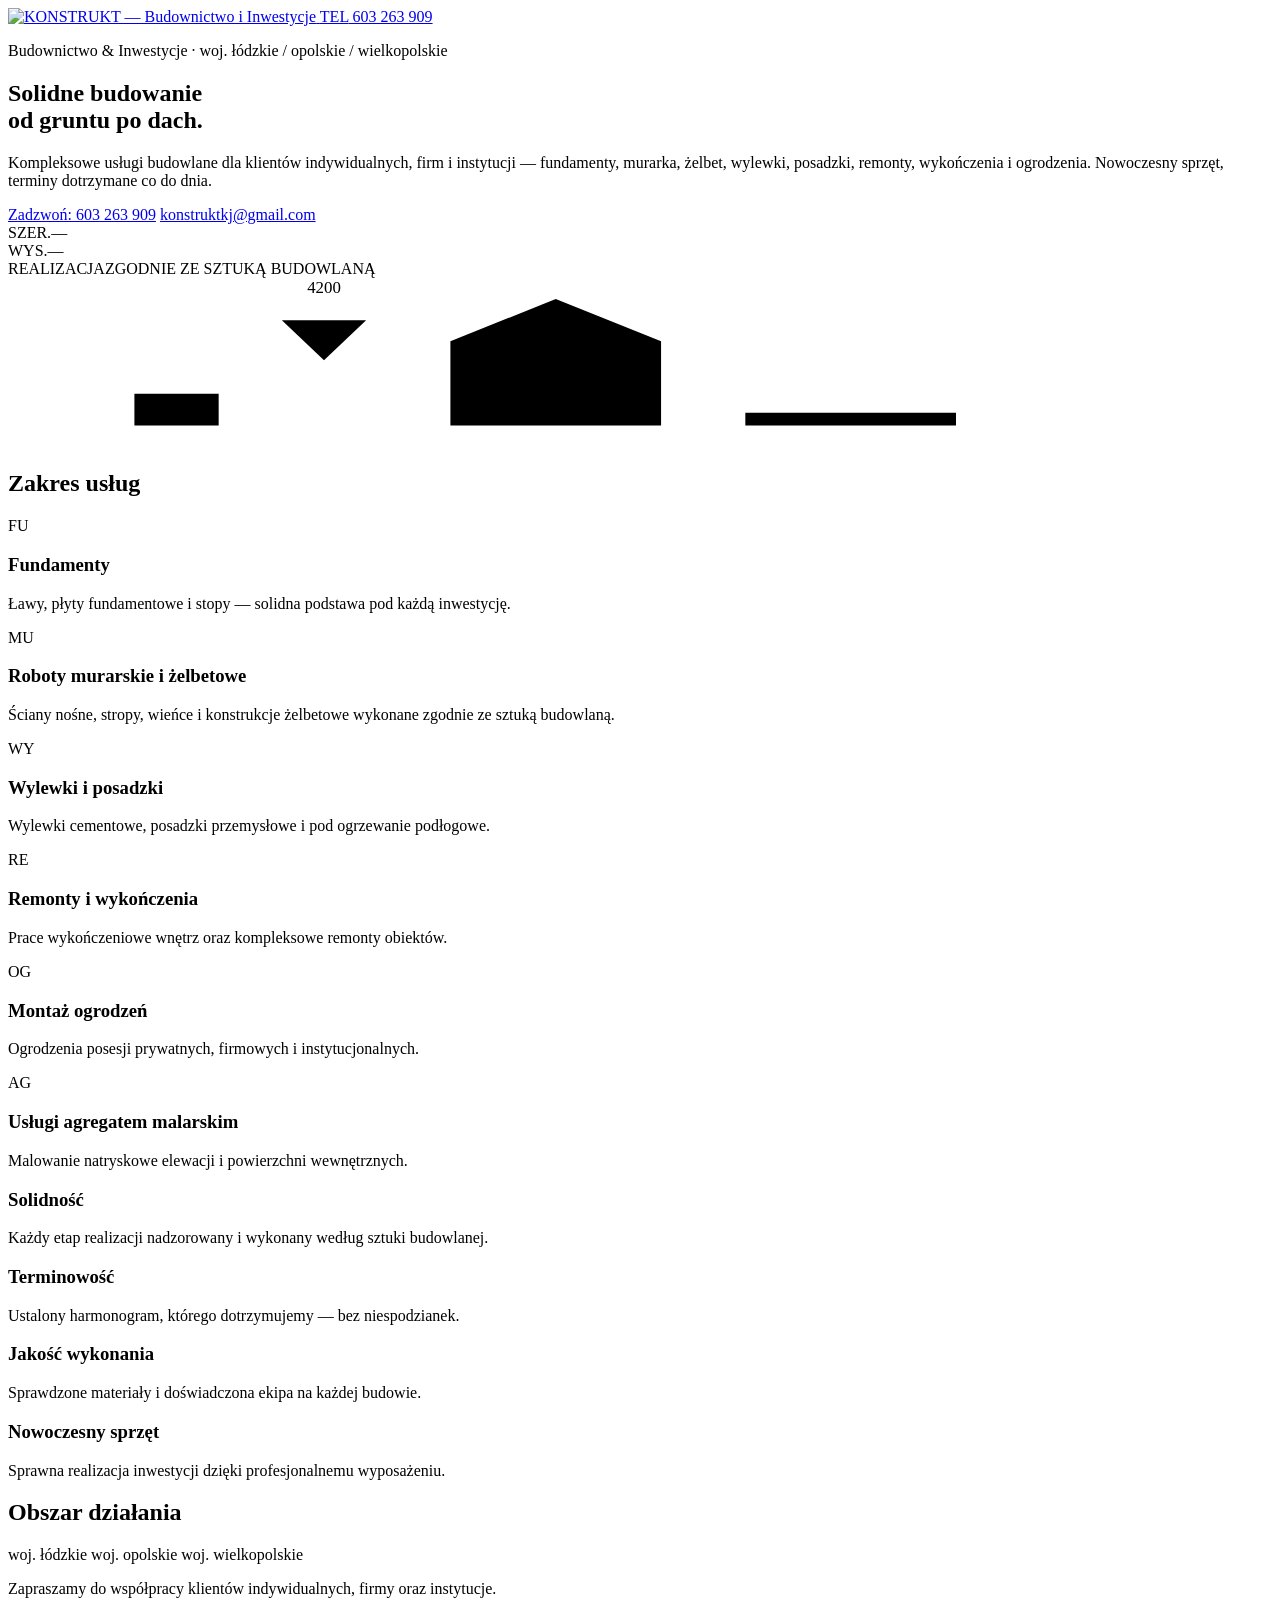
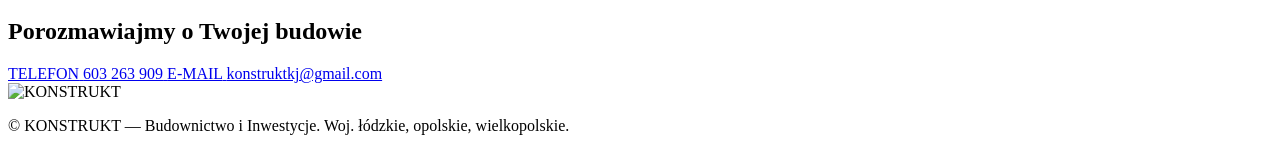
==== index.html @ 2396001d "Add files via upload" ====
<!DOCTYPE html>
<html lang="pl">
<head>
<meta charset="UTF-8">
<meta name="viewport" content="width=device-width, initial-scale=1.0">
<title>KONSTRUKT — Budownictwo i Inwestycje</title>
<meta name="description" content="KONSTRUKT — kompleksowe usługi budowlane w województwie łódzkim, opolskim i wielkopolskim. Fundamenty, murarka, żelbet, wylewki, posadzki, remonty, wykończenia, ogrodzenia.">
<link rel="icon" href="images/logo.png">
<link rel="preconnect" href="https://fonts.googleapis.com">
<link rel="preconnect" href="https://fonts.gstatic.com" crossorigin>
<link href="https://fonts.googleapis.com/css2?family=Big+Shoulders+Display:wght@600;700;800&family=IBM+Plex+Mono:wght@500;600&family=Inter:wght@400;500;600;700&display=swap" rel="stylesheet">
<link rel="stylesheet" href="css/style.css">
</head>
<body>

<div class="crop crop-tl" aria-hidden="true"></div>
<div class="crop crop-tr" aria-hidden="true"></div>
<div class="crop crop-bl" aria-hidden="true"></div>
<div class="crop crop-br" aria-hidden="true"></div>

<header class="site-header">
  <div class="wrap header-inner">
    <a class="brand" href="#top">
      <img src="images/logo.png" alt="KONSTRUKT — Budownictwo i Inwestycje" class="brand-mark">
    </a>
    <a class="header-phone" href="tel:+48603263909">
      <span class="dim">TEL</span> 603 263 909
    </a>
  </div>
</header>

<main id="top">

  <!-- HERO -->
  <section class="hero">
    <div class="wrap hero-grid">
      <div class="hero-copy">
        <p class="eyebrow">Budownictwo &amp; Inwestycje · woj. łódzkie / opolskie / wielkopolskie</p>
        <h1>Solidne budowanie<br>od gruntu po dach.</h1>
        <p class="lede">Kompleksowe usługi budowlane dla klientów indywidualnych, firm i instytucji — fundamenty, murarka, żelbet, wylewki, posadzki, remonty, wykończenia i ogrodzenia. Nowoczesny sprzęt, terminy dotrzymane co do dnia.</p>
        <div class="cta-row">
          <a class="btn btn-primary" href="tel:+48603263909">Zadzwoń: 603 263 909</a>
          <a class="btn btn-ghost" href="mailto:konstruktkj@gmail.com">konstruktkj@gmail.com</a>
        </div>
      </div>
      <div class="hero-spec" aria-hidden="true">
        <div class="spec-line"><span>SZER.</span><span>—</span></div>
        <div class="spec-line"><span>WYS.</span><span>—</span></div>
        <div class="spec-line"><span>REALIZACJA</span><span>ZGODNIE ZE SZTUKĄ BUDOWLANĄ</span></div>
      </div>
    </div>
  </section>

  <!-- BLUEPRINT DIVIDER (signature element) -->
  <div class="blueprint-strip" role="img" aria-label="Rysunek techniczny przekroju budynku">
    <svg viewBox="0 0 1200 160" preserveAspectRatio="none" xmlns="http://www.w3.org/2000/svg">
      <line x1="0" y1="140" x2="1200" y2="140" class="bp-ground"/>
      <!-- foundation -->
      <path d="M120 140 L120 110 L200 110 L200 140" class="bp-line"/>
      <!-- wall + portal frame echoing the logo -->
      <path d="M260 140 L260 40 M340 140 L340 40 M260 40 L300 78 L340 40" class="bp-line"/>
      <!-- roof pitch -->
      <path d="M420 140 L420 60 L520 20 L620 60 L620 140" class="bp-line"/>
      <!-- floor slab hatch -->
      <path d="M700 140 L900 140 L900 128 L700 128 Z" class="bp-hatch"/>
      <!-- fence run -->
      <path d="M960 140 L960 100 M990 140 L990 90 M1020 140 L1020 100 M1050 140 L1050 90 M1080 140 L1080 100 M960 100 L1080 100" class="bp-line-thin"/>
      <!-- dimension marks -->
      <g class="bp-dim">
        <line x1="260" y1="20" x2="340" y2="20"/>
        <line x1="260" y1="14" x2="260" y2="26"/>
        <line x1="340" y1="14" x2="340" y2="26"/>
        <text x="300" y="14" text-anchor="middle">4200</text>
      </g>
    </svg>
  </div>

  <!-- USŁUGI -->
  <section class="services" id="uslugi">
    <div class="wrap">
      <h2 class="section-title">Zakres usług</h2>
      <div class="service-grid">
        <article class="service">
          <span class="service-code">FU</span>
          <h3>Fundamenty</h3>
          <p>Ławy, płyty fundamentowe i stopy — solidna podstawa pod każdą inwestycję.</p>
        </article>
        <article class="service">
          <span class="service-code">MU</span>
          <h3>Roboty murarskie i żelbetowe</h3>
          <p>Ściany nośne, stropy, wieńce i konstrukcje żelbetowe wykonane zgodnie ze sztuką budowlaną.</p>
        </article>
        <article class="service">
          <span class="service-code">WY</span>
          <h3>Wylewki i posadzki</h3>
          <p>Wylewki cementowe, posadzki przemysłowe i pod ogrzewanie podłogowe.</p>
        </article>
        <article class="service">
          <span class="service-code">RE</span>
          <h3>Remonty i wykończenia</h3>
          <p>Prace wykończeniowe wnętrz oraz kompleksowe remonty obiektów.</p>
        </article>
        <article class="service">
          <span class="service-code">OG</span>
          <h3>Montaż ogrodzeń</h3>
          <p>Ogrodzenia posesji prywatnych, firmowych i instytucjonalnych.</p>
        </article>
        <article class="service">
          <span class="service-code">AG</span>
          <h3>Usługi agregatem malarskim</h3>
          <p>Malowanie natryskowe elewacji i powierzchni wewnętrznych.</p>
        </article>
      </div>
    </div>
  </section>

  <!-- DLACZEGO MY -->
  <section class="why">
    <div class="wrap why-grid">
      <div class="why-item">
        <h3>Solidność</h3>
        <p>Każdy etap realizacji nadzorowany i wykonany według sztuki budowlanej.</p>
      </div>
      <div class="why-item">
        <h3>Terminowość</h3>
        <p>Ustalony harmonogram, którego dotrzymujemy — bez niespodzianek.</p>
      </div>
      <div class="why-item">
        <h3>Jakość wykonania</h3>
        <p>Sprawdzone materiały i doświadczona ekipa na każdej budowie.</p>
      </div>
      <div class="why-item">
        <h3>Nowoczesny sprzęt</h3>
        <p>Sprawna realizacja inwestycji dzięki profesjonalnemu wyposażeniu.</p>
      </div>
    </div>
  </section>

  <!-- OBSZAR DZIAŁANIA -->
  <section class="area">
    <div class="wrap area-inner">
      <h2 class="section-title">Obszar działania</h2>
      <div class="area-tags">
        <span>woj. łódzkie</span>
        <span>woj. opolskie</span>
        <span>woj. wielkopolskie</span>
      </div>
      <p class="area-note">Zapraszamy do współpracy klientów indywidualnych, firmy oraz instytucje.</p>
    </div>
  </section>

  <!-- KONTAKT -->
  <section class="contact" id="kontakt">
    <div class="wrap contact-inner">
      <h2 class="section-title light">Porozmawiajmy o Twojej budowie</h2>
      <div class="contact-cards">
        <a class="contact-card" href="tel:+48603263909">
          <span class="dim">TELEFON</span>
          <span class="contact-value">603 263 909</span>
        </a>
        <a class="contact-card" href="mailto:konstruktkj@gmail.com">
          <span class="dim">E-MAIL</span>
          <span class="contact-value">konstruktkj@gmail.com</span>
        </a>
      </div>
    </div>
  </section>

</main>

<footer class="site-footer">
  <div class="wrap footer-inner">
    <img src="images/logo.png" alt="KONSTRUKT" class="footer-mark">
    <p>© <span id="year"></span> KONSTRUKT — Budownictwo i Inwestycje. Woj. łódzkie, opolskie, wielkopolskie.</p>
  </div>
</footer>

<script src="js/script.js"></script>
</body>
</html>
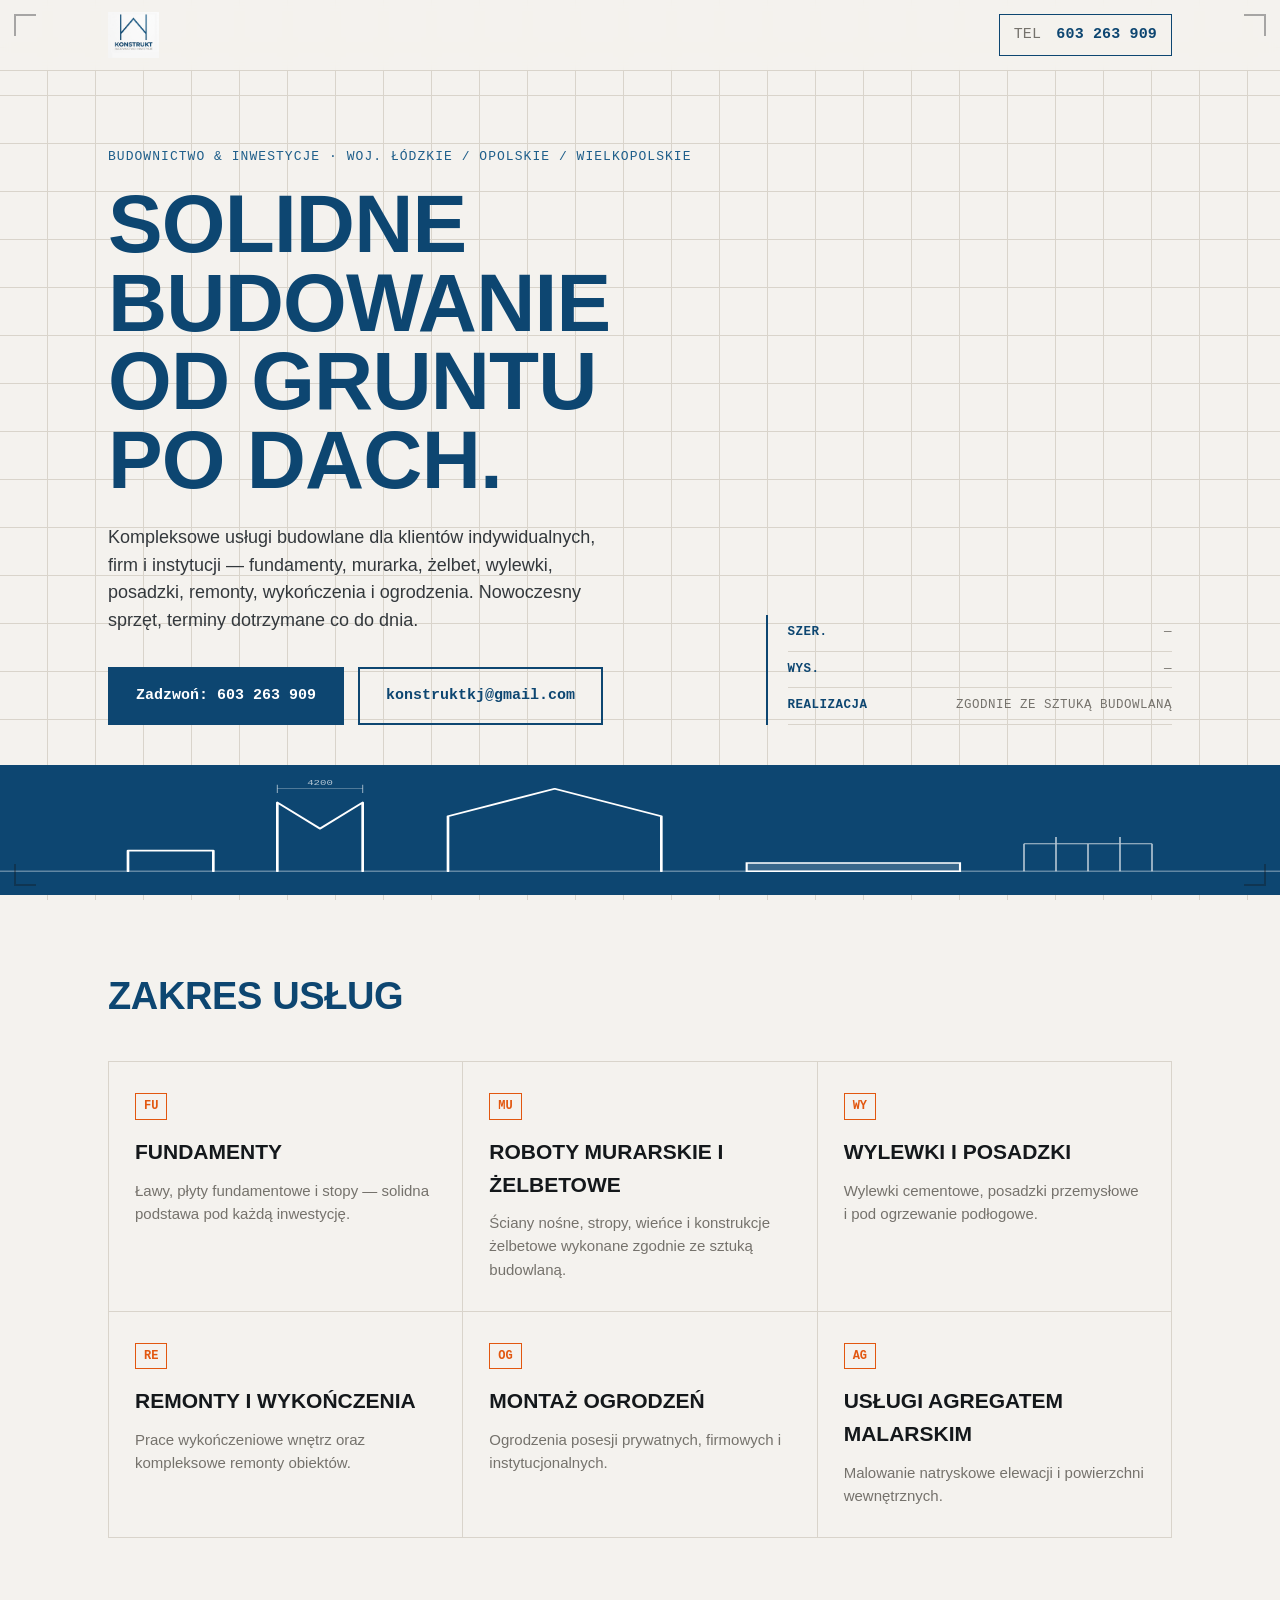
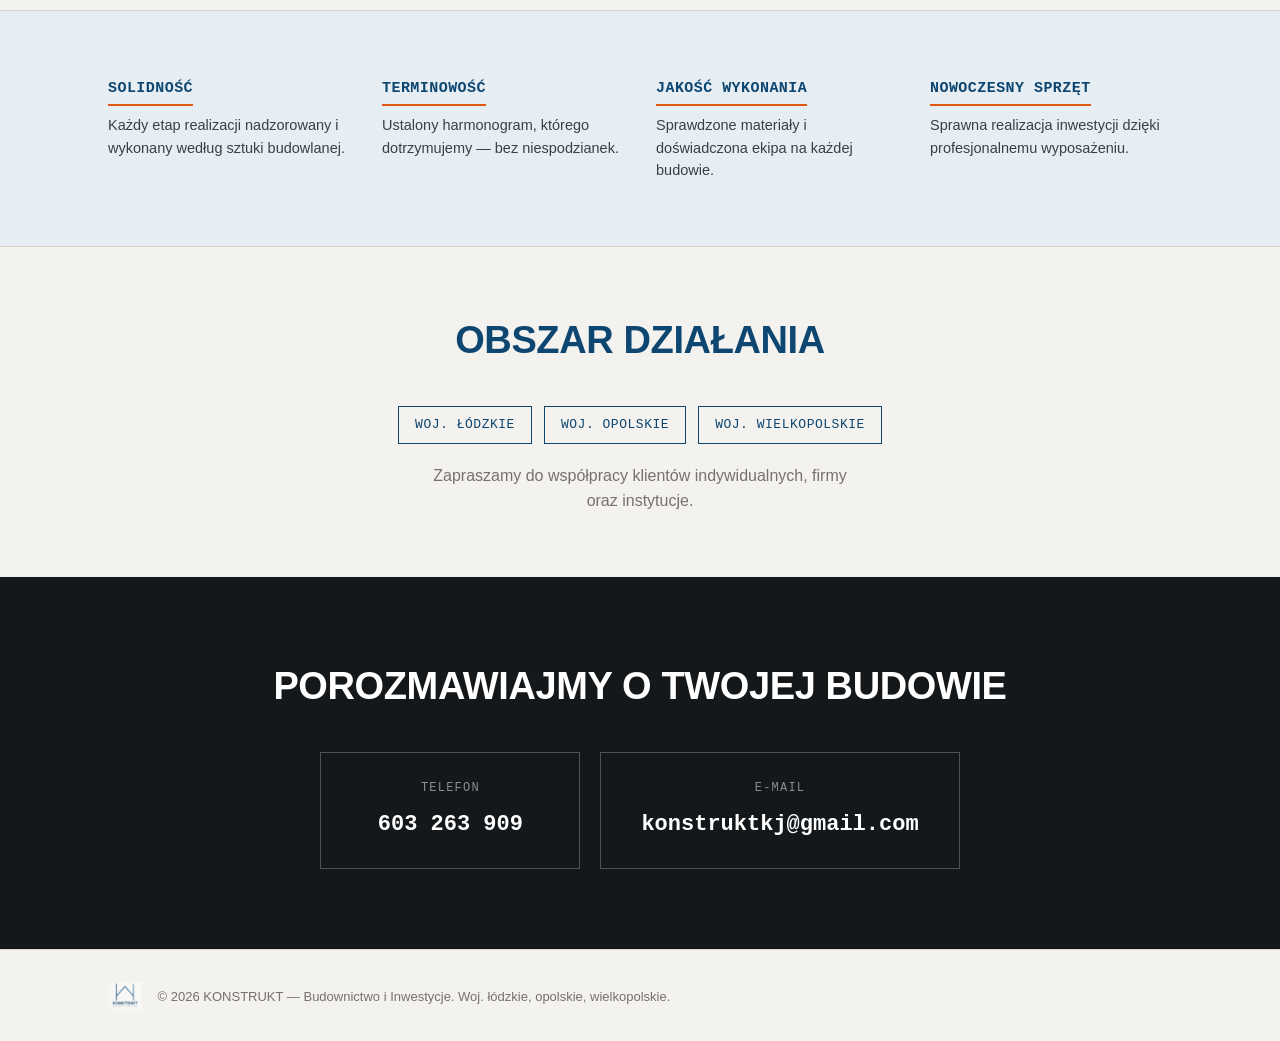
==== commit 9ebe2131: "Add files via upload" ====
--- a/index.html
+++ b/index.html
@@ -5,11 +5,11 @@
 <meta name="viewport" content="width=device-width, initial-scale=1.0">
 <title>KONSTRUKT — Budownictwo i Inwestycje</title>
 <meta name="description" content="KONSTRUKT — kompleksowe usługi budowlane w województwie łódzkim, opolskim i wielkopolskim. Fundamenty, murarka, żelbet, wylewki, posadzki, remonty, wykończenia, ogrodzenia.">
-<link rel="icon" href="images/logo.png">
+<link rel="icon" href="logo.png">
 <link rel="preconnect" href="https://fonts.googleapis.com">
 <link rel="preconnect" href="https://fonts.gstatic.com" crossorigin>
 <link href="https://fonts.googleapis.com/css2?family=Big+Shoulders+Display:wght@600;700;800&family=IBM+Plex+Mono:wght@500;600&family=Inter:wght@400;500;600;700&display=swap" rel="stylesheet">
-<link rel="stylesheet" href="css/style.css">
+<link rel="stylesheet" href="style.css">
 </head>
 <body>
 
@@ -21,7 +21,7 @@
 <header class="site-header">
   <div class="wrap header-inner">
     <a class="brand" href="#top">
-      <img src="images/logo.png" alt="KONSTRUKT — Budownictwo i Inwestycje" class="brand-mark">
+      <img src="logo.png" alt="KONSTRUKT — Budownictwo i Inwestycje" class="brand-mark">
     </a>
     <a class="header-phone" href="tel:+48603263909">
       <span class="dim">TEL</span> 603 263 909
@@ -170,11 +170,11 @@
 
 <footer class="site-footer">
   <div class="wrap footer-inner">
-    <img src="images/logo.png" alt="KONSTRUKT" class="footer-mark">
+    <img src="logo.png" alt="KONSTRUKT" class="footer-mark">
     <p>© <span id="year"></span> KONSTRUKT — Budownictwo i Inwestycje. Woj. łódzkie, opolskie, wielkopolskie.</p>
   </div>
 </footer>
 
-<script src="js/script.js"></script>
+<script src="script.js"></script>
 </body>
 </html>
--- a/style.css
+++ b/style.css
@@ -0,0 +1,317 @@
+/* =========================================================
+   KONSTRUKT — tokens
+   Color:  ink #14181B · deep blue #0D4671 · blue #1E5E8A
+           blue tint #E7EEF3 · concrete #F4F2EE · line #D9D4CB
+           gray #7A7A7A · safety orange #E2570F
+   Type:   Big Shoulders Display (display) · Inter (body) · IBM Plex Mono (utility)
+   ========================================================= */
+
+:root{
+  --ink: #14181B;
+  --blue-deep: #0D4671;
+  --blue: #1E5E8A;
+  --blue-tint: #E7EEF3;
+  --concrete: #F4F2EE;
+  --line: #D9D4CB;
+  --gray: #75726C;
+  --orange: #E2570F;
+
+  --font-display: 'Big Shoulders Display', sans-serif;
+  --font-body: 'Inter', sans-serif;
+  --font-mono: 'IBM Plex Mono', monospace;
+
+  --wrap: 1120px;
+}
+
+*, *::before, *::after{ box-sizing: border-box; }
+html{ scroll-behavior: smooth; }
+
+body{
+  margin: 0;
+  background: var(--concrete);
+  color: var(--ink);
+  font-family: var(--font-body);
+  line-height: 1.55;
+  background-image:
+    linear-gradient(var(--line) 1px, transparent 1px),
+    linear-gradient(90deg, var(--line) 1px, transparent 1px);
+  background-size: 48px 48px;
+  background-attachment: fixed;
+  background-position: -1px -1px;
+}
+
+.wrap{
+  max-width: var(--wrap);
+  margin: 0 auto;
+  padding: 0 28px;
+}
+
+a{ color: inherit; text-decoration: none; }
+
+:focus-visible{
+  outline: 3px solid var(--orange);
+  outline-offset: 3px;
+}
+
+@media (prefers-reduced-motion: reduce){
+  *{ animation: none !important; transition: none !important; scroll-behavior: auto !important; }
+}
+
+/* crop marks — corner registration marks, blueprint-sheet feel */
+.crop{
+  position: fixed;
+  width: 22px; height: 22px;
+  border-color: var(--blue-deep);
+  opacity: .35;
+  z-index: 40;
+  pointer-events: none;
+}
+.crop-tl{ top: 14px; left: 14px; border-top: 2px solid; border-left: 2px solid; }
+.crop-tr{ top: 14px; right: 14px; border-top: 2px solid; border-right: 2px solid; }
+.crop-bl{ bottom: 14px; left: 14px; border-bottom: 2px solid; border-left: 2px solid; }
+.crop-br{ bottom: 14px; right: 14px; border-bottom: 2px solid; border-right: 2px solid; }
+@media (max-width: 700px){ .crop{ display: none; } }
+
+/* =============== HEADER =============== */
+.site-header{
+  position: sticky;
+  top: 0;
+  z-index: 30;
+  background: rgba(244,242,238,.9);
+  backdrop-filter: blur(6px);
+  border-bottom: 1px solid var(--line);
+}
+.header-inner{
+  display: flex;
+  align-items: center;
+  justify-content: space-between;
+  padding-top: 12px;
+  padding-bottom: 12px;
+}
+.brand-mark{ height: 46px; display: block; }
+.header-phone{
+  font-family: var(--font-mono);
+  font-weight: 600;
+  font-size: 15px;
+  letter-spacing: .01em;
+  border: 1.5px solid var(--blue-deep);
+  padding: 8px 14px;
+  color: var(--blue-deep);
+  transition: background .15s ease, color .15s ease;
+}
+.header-phone:hover{ background: var(--blue-deep); color: #fff; }
+.header-phone .dim{ color: var(--gray); font-weight: 500; margin-right: 6px; }
+.header-phone:hover .dim{ color: rgba(255,255,255,.7); }
+@media (max-width: 560px){
+  .brand-mark{ height: 36px; }
+  .header-phone{ font-size: 13px; padding: 7px 10px; }
+}
+
+/* =============== HERO =============== */
+.hero{ padding: 76px 0 40px; }
+.hero-grid{
+  display: grid;
+  grid-template-columns: 1.5fr 1fr;
+  gap: 48px;
+  align-items: end;
+}
+.eyebrow{
+  font-family: var(--font-mono);
+  text-transform: uppercase;
+  letter-spacing: .08em;
+  font-size: 13px;
+  color: var(--blue);
+  margin: 0 0 18px;
+}
+h1{
+  font-family: var(--font-display);
+  font-weight: 800;
+  text-transform: uppercase;
+  font-size: clamp(42px, 6.4vw, 84px);
+  line-height: .96;
+  letter-spacing: -.01em;
+  margin: 0 0 24px;
+  color: var(--blue-deep);
+}
+.lede{
+  max-width: 52ch;
+  font-size: 18px;
+  color: #33383c;
+  margin: 0 0 32px;
+}
+.cta-row{ display: flex; flex-wrap: wrap; gap: 14px; }
+.btn{
+  display: inline-block;
+  font-family: var(--font-mono);
+  font-weight: 600;
+  font-size: 15px;
+  padding: 15px 26px;
+  border: 2px solid var(--blue-deep);
+  transition: transform .12s ease, background .15s ease, color .15s ease;
+}
+.btn-primary{ background: var(--blue-deep); color: #fff; }
+.btn-primary:hover{ background: var(--orange); border-color: var(--orange); transform: translateY(-2px); }
+.btn-ghost{ color: var(--blue-deep); }
+.btn-ghost:hover{ background: var(--blue-deep); color: #fff; transform: translateY(-2px); }
+
+.hero-spec{
+  border-left: 2px solid var(--blue-deep);
+  padding-left: 20px;
+  font-family: var(--font-mono);
+  font-size: 12.5px;
+  color: var(--gray);
+}
+.spec-line{
+  display: flex;
+  justify-content: space-between;
+  gap: 10px;
+  padding: 8px 0;
+  border-bottom: 1px solid var(--line);
+  text-transform: uppercase;
+  letter-spacing: .04em;
+}
+.spec-line span:first-child{ color: var(--blue-deep); font-weight: 600; }
+.spec-line span:last-child{ text-align: right; }
+
+@media (max-width: 800px){
+  .hero-grid{ grid-template-columns: 1fr; }
+  .hero-spec{ border-left: none; border-top: 2px solid var(--blue-deep); padding-left: 0; padding-top: 16px; }
+}
+
+/* =============== BLUEPRINT DIVIDER =============== */
+.blueprint-strip{
+  background: var(--blue-deep);
+  padding: 10px 0;
+}
+.blueprint-strip svg{ width: 100%; height: 110px; display: block; }
+.bp-ground{ stroke: rgba(255,255,255,.35); stroke-width: 2; }
+.bp-line{ fill: none; stroke: #fff; stroke-width: 2.5; stroke-linejoin: round; stroke-linecap: round; }
+.bp-line-thin{ fill: none; stroke: rgba(255,255,255,.7); stroke-width: 1.5; }
+.bp-hatch{ fill: rgba(255,255,255,.18); stroke: #fff; stroke-width: 2; }
+.bp-dim line{ stroke: rgba(255,255,255,.55); stroke-width: 1; }
+.bp-dim text{ fill: rgba(255,255,255,.7); font-family: var(--font-mono); font-size: 10px; }
+
+/* =============== SECTION TITLES =============== */
+.section-title{
+  font-family: var(--font-display);
+  text-transform: uppercase;
+  font-weight: 700;
+  font-size: clamp(26px, 3.2vw, 38px);
+  color: var(--blue-deep);
+  margin: 0 0 36px;
+  letter-spacing: -.01em;
+}
+.section-title.light{ color: #fff; }
+
+/* =============== SERVICES =============== */
+.services{ padding: 72px 0; }
+.service-grid{
+  display: grid;
+  grid-template-columns: repeat(3, 1fr);
+  gap: 1px;
+  background: var(--line);
+  border: 1px solid var(--line);
+}
+.service{
+  background: var(--concrete);
+  padding: 30px 26px;
+}
+.service-code{
+  display: inline-block;
+  font-family: var(--font-mono);
+  font-weight: 600;
+  font-size: 12px;
+  color: var(--orange);
+  border: 1px solid var(--orange);
+  padding: 3px 8px;
+  margin-bottom: 16px;
+}
+.service h3{
+  font-family: var(--font-display);
+  text-transform: uppercase;
+  font-size: 21px;
+  font-weight: 700;
+  margin: 0 0 10px;
+  color: var(--ink);
+}
+.service p{ margin: 0; color: var(--gray); font-size: 15px; }
+
+@media (max-width: 820px){ .service-grid{ grid-template-columns: 1fr 1fr; } }
+@media (max-width: 560px){ .service-grid{ grid-template-columns: 1fr; } }
+
+/* =============== WHY =============== */
+.why{ background: var(--blue-tint); padding: 64px 0; border-top: 1px solid var(--line); border-bottom: 1px solid var(--line); }
+.why-grid{
+  display: grid;
+  grid-template-columns: repeat(4, 1fr);
+  gap: 32px;
+}
+.why-item h3{
+  font-family: var(--font-mono);
+  font-size: 15px;
+  text-transform: uppercase;
+  letter-spacing: .03em;
+  color: var(--blue-deep);
+  margin: 0 0 8px;
+  border-bottom: 2px solid var(--orange);
+  display: inline-block;
+  padding-bottom: 4px;
+}
+.why-item p{ margin: 0; font-size: 14.5px; color: #3a3f43; }
+@media (max-width: 800px){ .why-grid{ grid-template-columns: 1fr 1fr; } }
+@media (max-width: 480px){ .why-grid{ grid-template-columns: 1fr; } }
+
+/* =============== AREA =============== */
+.area{ padding: 64px 0; text-align: center; }
+.area-inner{ display: flex; flex-direction: column; align-items: center; }
+.area-tags{ display: flex; gap: 12px; flex-wrap: wrap; justify-content: center; margin-bottom: 20px; }
+.area-tags span{
+  font-family: var(--font-mono);
+  font-size: 13px;
+  text-transform: uppercase;
+  letter-spacing: .04em;
+  border: 1.5px solid var(--blue-deep);
+  color: var(--blue-deep);
+  padding: 8px 16px;
+}
+.area-note{ color: var(--gray); max-width: 50ch; margin: 0; }
+
+/* =============== CONTACT =============== */
+.contact{ background: var(--ink); padding: 80px 0; }
+.contact-inner{ text-align: center; }
+.contact-cards{
+  display: flex;
+  justify-content: center;
+  gap: 20px;
+  flex-wrap: wrap;
+}
+.contact-card{
+  border: 1.5px solid rgba(255,255,255,.25);
+  padding: 26px 40px;
+  display: flex;
+  flex-direction: column;
+  gap: 10px;
+  min-width: 260px;
+  transition: border-color .15s ease, background .15s ease;
+}
+.contact-card:hover{ border-color: var(--orange); background: rgba(226,87,15,.08); }
+.contact-card .dim{
+  font-family: var(--font-mono);
+  font-size: 12px;
+  letter-spacing: .1em;
+  color: rgba(255,255,255,.5);
+}
+.contact-value{
+  font-family: var(--font-mono);
+  font-weight: 600;
+  font-size: 22px;
+  color: #fff;
+  word-break: break-word;
+}
+.contact-card:hover .contact-value{ color: var(--orange); }
+
+/* =============== FOOTER =============== */
+.site-footer{ padding: 32px 0; border-top: 1px solid var(--line); }
+.footer-inner{ display: flex; align-items: center; gap: 16px; flex-wrap: wrap; }
+.footer-mark{ height: 30px; opacity: .8; }
+.site-footer p{ margin: 0; font-size: 13px; color: var(--gray); }
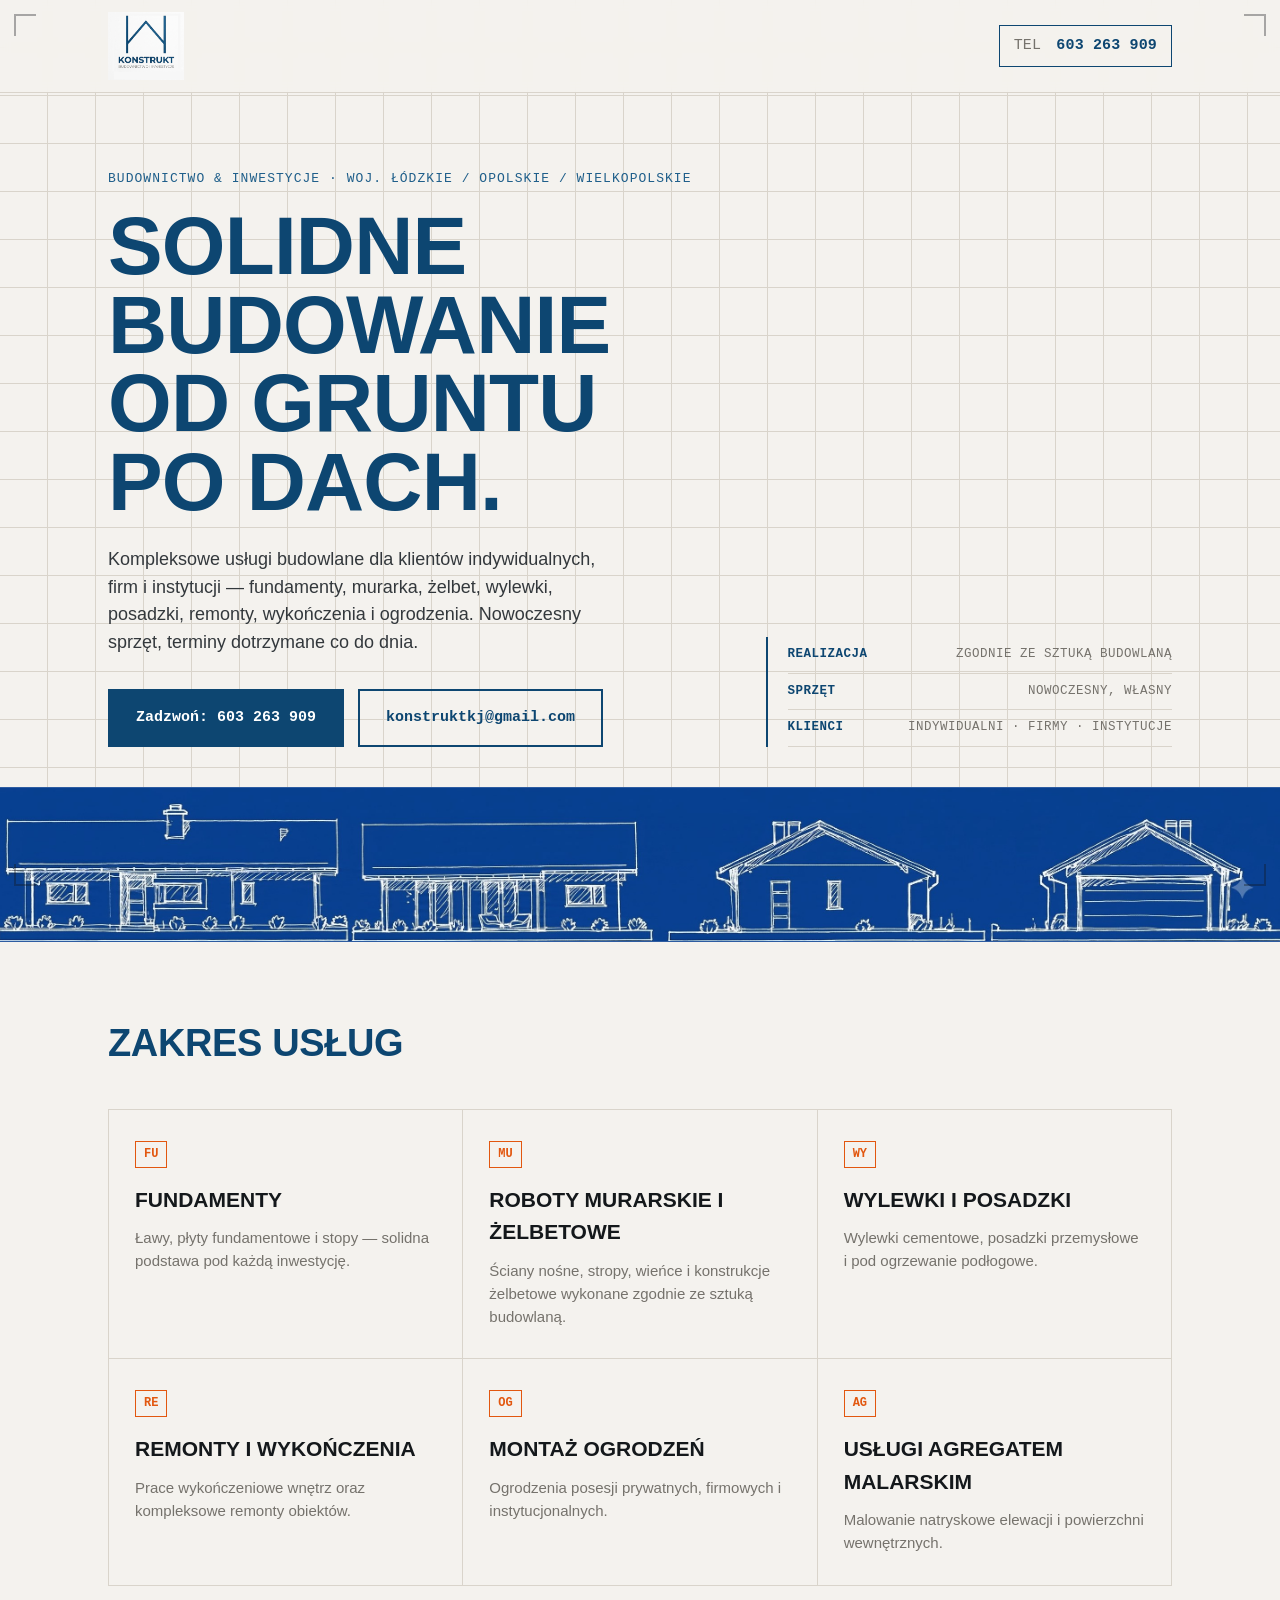
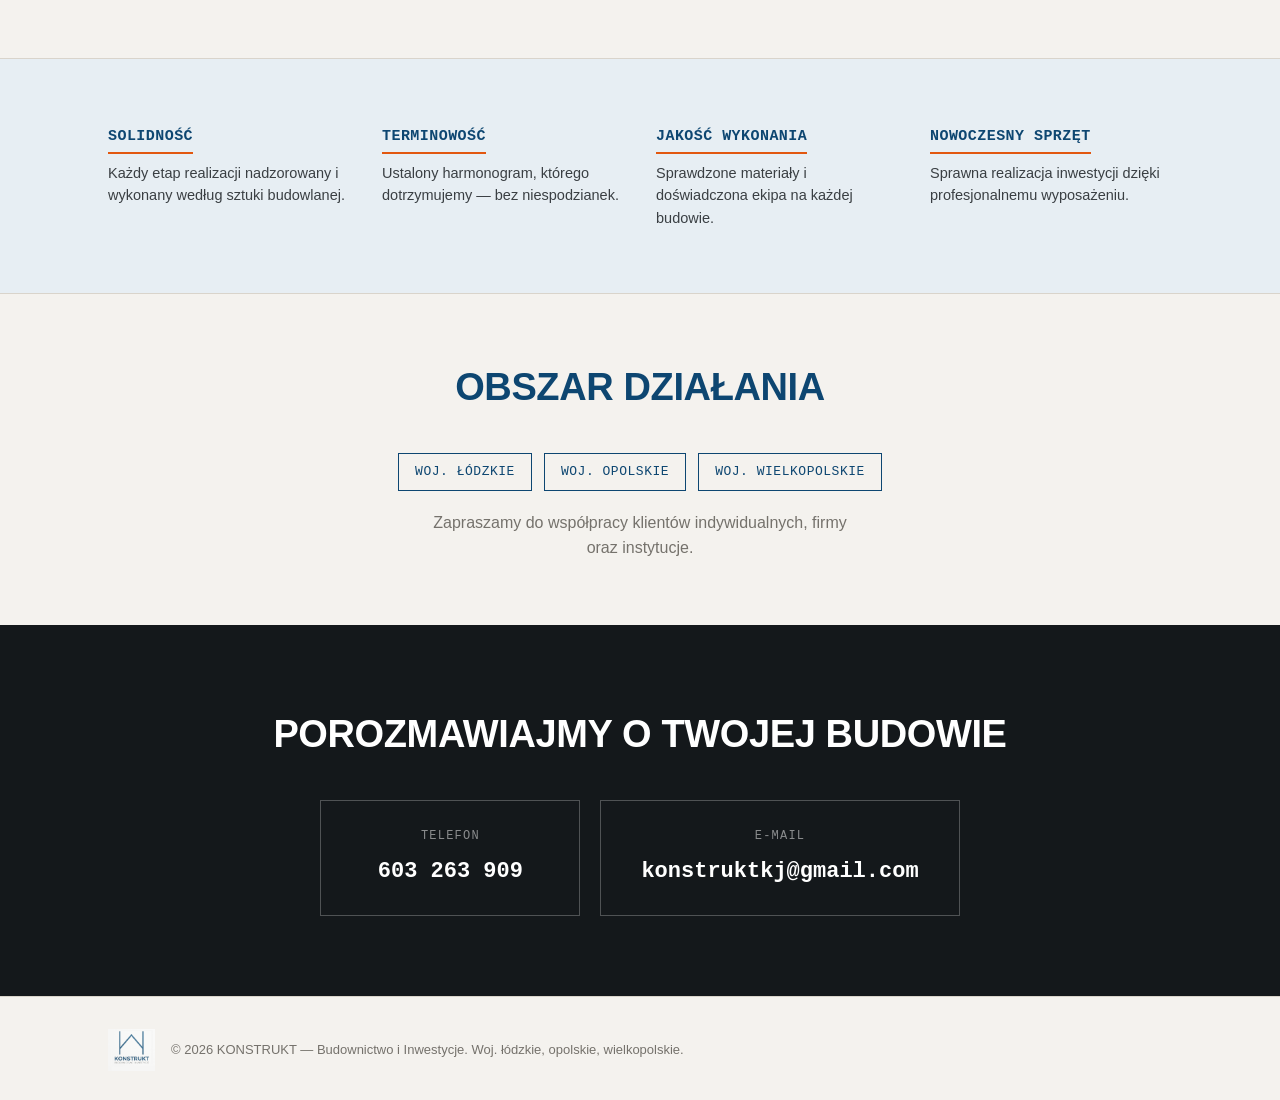
==== commit 8d602a49: "Add files via upload" ====
--- a/index.html
+++ b/index.html
@@ -44,35 +44,16 @@
         </div>
       </div>
       <div class="hero-spec" aria-hidden="true">
-        <div class="spec-line"><span>SZER.</span><span>—</span></div>
-        <div class="spec-line"><span>WYS.</span><span>—</span></div>
         <div class="spec-line"><span>REALIZACJA</span><span>ZGODNIE ZE SZTUKĄ BUDOWLANĄ</span></div>
+        <div class="spec-line"><span>SPRZĘT</span><span>NOWOCZESNY, WŁASNY</span></div>
+        <div class="spec-line"><span>KLIENCI</span><span>INDYWIDUALNI · FIRMY · INSTYTUCJE</span></div>
       </div>
     </div>
   </section>
 
   <!-- BLUEPRINT DIVIDER (signature element) -->
-  <div class="blueprint-strip" role="img" aria-label="Rysunek techniczny przekroju budynku">
-    <svg viewBox="0 0 1200 160" preserveAspectRatio="none" xmlns="http://www.w3.org/2000/svg">
-      <line x1="0" y1="140" x2="1200" y2="140" class="bp-ground"/>
-      <!-- foundation -->
-      <path d="M120 140 L120 110 L200 110 L200 140" class="bp-line"/>
-      <!-- wall + portal frame echoing the logo -->
-      <path d="M260 140 L260 40 M340 140 L340 40 M260 40 L300 78 L340 40" class="bp-line"/>
-      <!-- roof pitch -->
-      <path d="M420 140 L420 60 L520 20 L620 60 L620 140" class="bp-line"/>
-      <!-- floor slab hatch -->
-      <path d="M700 140 L900 140 L900 128 L700 128 Z" class="bp-hatch"/>
-      <!-- fence run -->
-      <path d="M960 140 L960 100 M990 140 L990 90 M1020 140 L1020 100 M1050 140 L1050 90 M1080 140 L1080 100 M960 100 L1080 100" class="bp-line-thin"/>
-      <!-- dimension marks -->
-      <g class="bp-dim">
-        <line x1="260" y1="20" x2="340" y2="20"/>
-        <line x1="260" y1="14" x2="260" y2="26"/>
-        <line x1="340" y1="14" x2="340" y2="26"/>
-        <text x="300" y="14" text-anchor="middle">4200</text>
-      </g>
-    </svg>
+  <div class="blueprint-strip">
+    <img src="houses-sketch.jpg" alt="Szkic architektoniczny elewacji domów w stylu rysunku technicznego" loading="lazy">
   </div>
 
   <!-- USŁUGI -->
--- a/style.css
+++ b/style.css
@@ -88,7 +88,7 @@
   padding-top: 12px;
   padding-bottom: 12px;
 }
-.brand-mark{ height: 46px; display: block; }
+.brand-mark{ height: 68px; display: block; }
 .header-phone{
   font-family: var(--font-mono);
   font-weight: 600;
@@ -103,7 +103,7 @@
 .header-phone .dim{ color: var(--gray); font-weight: 500; margin-right: 6px; }
 .header-phone:hover .dim{ color: rgba(255,255,255,.7); }
 @media (max-width: 560px){
-  .brand-mark{ height: 36px; }
+  .brand-mark{ height: 50px; }
   .header-phone{ font-size: 13px; padding: 7px 10px; }
 }
 
@@ -170,7 +170,7 @@
   text-transform: uppercase;
   letter-spacing: .04em;
 }
-.spec-line span:first-child{ color: var(--blue-deep); font-weight: 600; }
+.spec-line span:first-child{ color: var(--blue-deep); font-weight: 600; flex-shrink: 0; }
 .spec-line span:last-child{ text-align: right; }
 
 @media (max-width: 800px){
@@ -180,16 +180,19 @@
 
 /* =============== BLUEPRINT DIVIDER =============== */
 .blueprint-strip{
-  background: var(--blue-deep);
-  padding: 10px 0;
-}
-.blueprint-strip svg{ width: 100%; height: 110px; display: block; }
-.bp-ground{ stroke: rgba(255,255,255,.35); stroke-width: 2; }
-.bp-line{ fill: none; stroke: #fff; stroke-width: 2.5; stroke-linejoin: round; stroke-linecap: round; }
-.bp-line-thin{ fill: none; stroke: rgba(255,255,255,.7); stroke-width: 1.5; }
-.bp-hatch{ fill: rgba(255,255,255,.18); stroke: #fff; stroke-width: 2; }
-.bp-dim line{ stroke: rgba(255,255,255,.55); stroke-width: 1; }
-.bp-dim text{ fill: rgba(255,255,255,.7); font-family: var(--font-mono); font-size: 10px; }
+  background: #083F91;
+  border-top: 1px solid rgba(255,255,255,.15);
+  border-bottom: 1px solid rgba(255,255,255,.15);
+  overflow: hidden;
+  line-height: 0;
+}
+.blueprint-strip img{
+  width: 100%;
+  height: clamp(90px, 12vw, 170px);
+  object-fit: cover;
+  object-position: center;
+  display: block;
+}
 
 /* =============== SECTION TITLES =============== */
 .section-title{
@@ -313,5 +316,5 @@
 /* =============== FOOTER =============== */
 .site-footer{ padding: 32px 0; border-top: 1px solid var(--line); }
 .footer-inner{ display: flex; align-items: center; gap: 16px; flex-wrap: wrap; }
-.footer-mark{ height: 30px; opacity: .8; }
+.footer-mark{ height: 42px; opacity: .8; }
 .site-footer p{ margin: 0; font-size: 13px; color: var(--gray); }
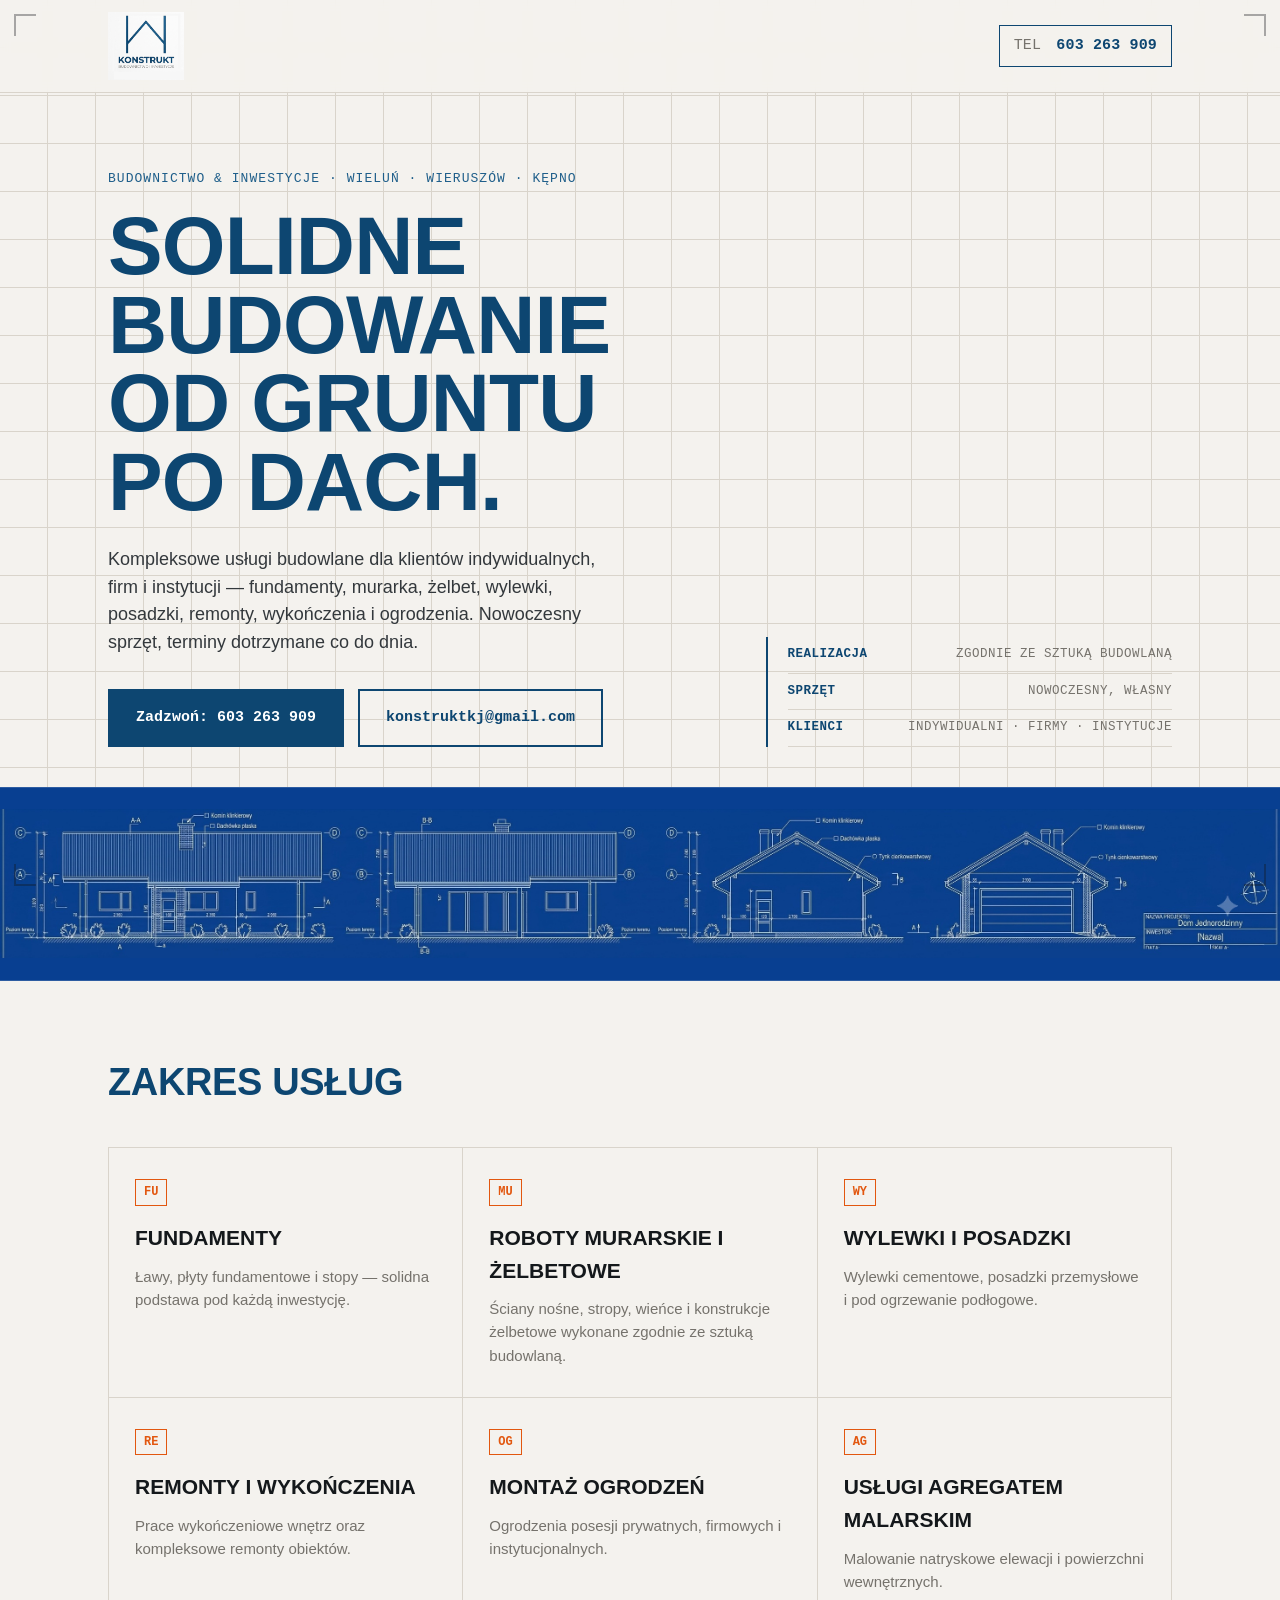
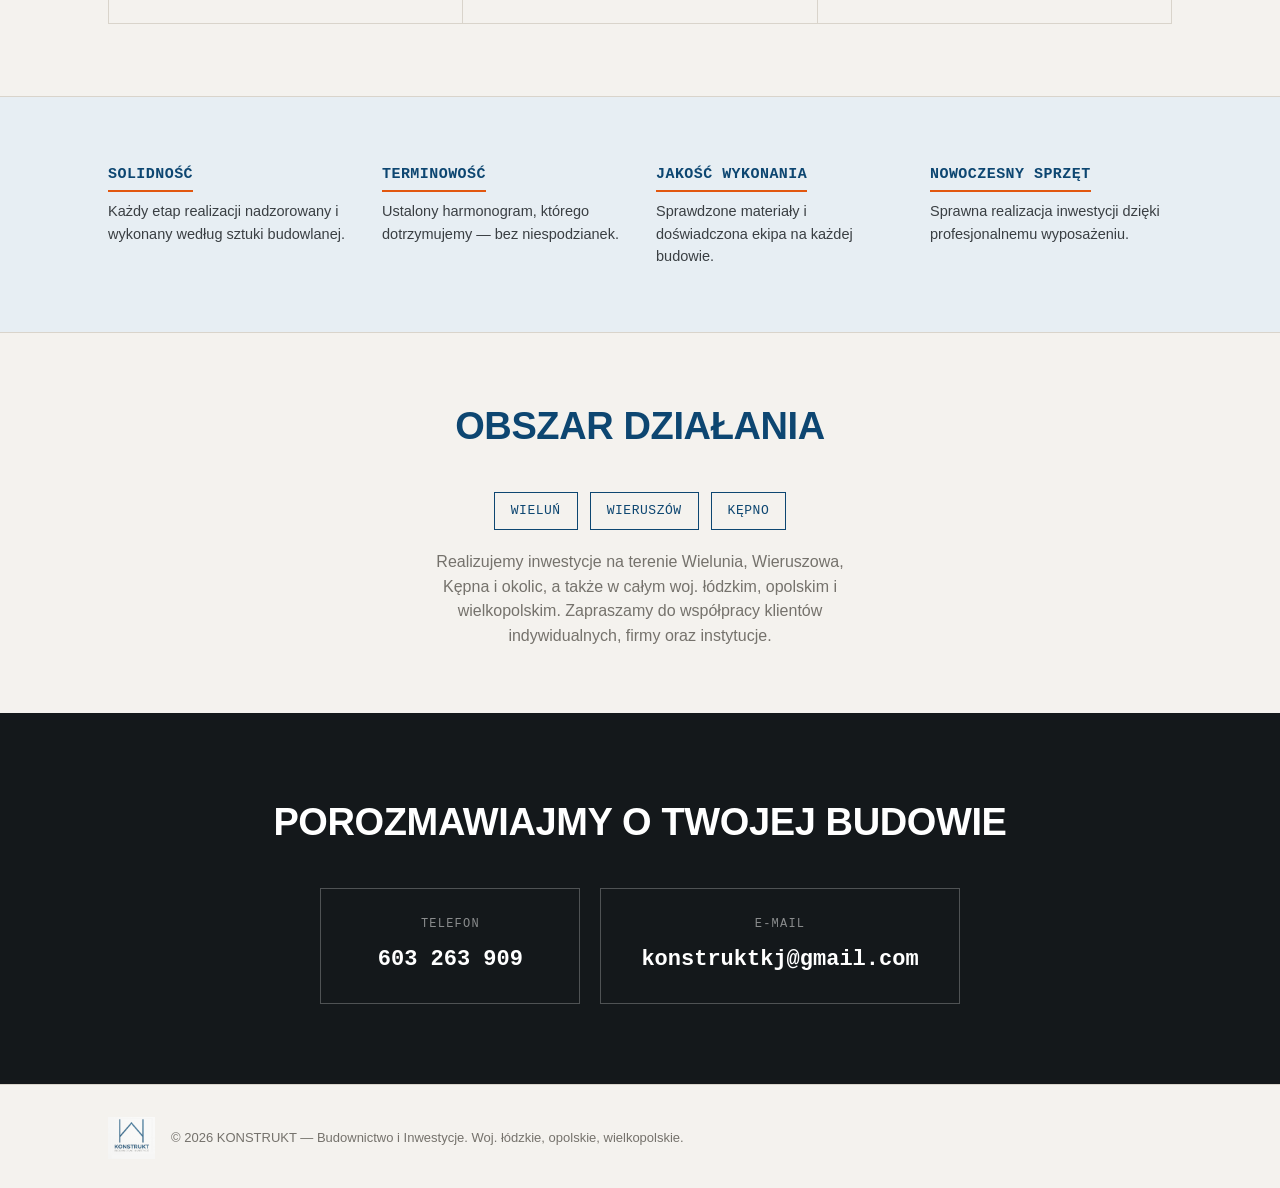
==== commit eab94870: "Add files via upload" ====
--- a/index.html
+++ b/index.html
@@ -3,13 +3,46 @@
 <head>
 <meta charset="UTF-8">
 <meta name="viewport" content="width=device-width, initial-scale=1.0">
-<title>KONSTRUKT — Budownictwo i Inwestycje</title>
-<meta name="description" content="KONSTRUKT — kompleksowe usługi budowlane w województwie łódzkim, opolskim i wielkopolskim. Fundamenty, murarka, żelbet, wylewki, posadzki, remonty, wykończenia, ogrodzenia.">
+<title>KONSTRUKT — Usługi Budowlane Wieluń, Wieruszów, Kępno</title>
+<meta name="description" content="KONSTRUKT — usługi budowlane w Wieluniu, Wieruszowie i Kępnie oraz woj. łódzkim, opolskim i wielkopolskim: fundamenty, murarka, żelbet, wylewki, posadzki, remonty, wykończenia, ogrodzenia. Tel. 603 263 909.">
+<link rel="canonical" href="https://konstruktkj-bub.github.io/konstrukt-strona/">
+
+<!-- Open Graph / udostępnianie w social media -->
+<meta property="og:type" content="website">
+<meta property="og:locale" content="pl_PL">
+<meta property="og:title" content="KONSTRUKT — Budownictwo i Inwestycje | Wieluń · Wieruszów · Kępno">
+<meta property="og:description" content="Kompleksowe usługi budowlane w Wieluniu, Wieruszowie, Kępnie i okolicach: fundamenty, murarka, żelbet, wylewki, posadzki, remonty, wykończenia, ogrodzenia.">
+<meta property="og:url" content="https://konstruktkj-bub.github.io/konstrukt-strona/">
+<meta property="og:image" content="https://konstruktkj-bub.github.io/konstrukt-strona/logo.png">
+
 <link rel="icon" href="logo.png">
 <link rel="preconnect" href="https://fonts.googleapis.com">
 <link rel="preconnect" href="https://fonts.gstatic.com" crossorigin>
 <link href="https://fonts.googleapis.com/css2?family=Big+Shoulders+Display:wght@600;700;800&family=IBM+Plex+Mono:wght@500;600&family=Inter:wght@400;500;600;700&display=swap" rel="stylesheet">
 <link rel="stylesheet" href="style.css">
+
+<!-- Dane strukturalne dla Google (LocalBusiness) -->
+<script type="application/ld+json">
+{
+  "@context": "https://schema.org",
+  "@type": "GeneralContractor",
+  "name": "KONSTRUKT — Budownictwo i Inwestycje",
+  "image": "https://konstruktkj-bub.github.io/konstrukt-strona/logo.png",
+  "url": "https://konstruktkj-bub.github.io/konstrukt-strona/",
+  "telephone": "+48603263909",
+  "email": "konstruktkj@gmail.com",
+  "description": "Kompleksowe usługi budowlane: fundamenty, roboty murarskie i żelbetowe, wylewki, posadzki, remonty, wykończenia, montaż ogrodzeń, usługi agregatem malarskim.",
+  "areaServed": [
+    { "@type": "City", "name": "Wieluń" },
+    { "@type": "City", "name": "Wieruszów" },
+    { "@type": "City", "name": "Kępno" },
+    { "@type": "AdministrativeArea", "name": "województwo łódzkie" },
+    { "@type": "AdministrativeArea", "name": "województwo opolskie" },
+    { "@type": "AdministrativeArea", "name": "województwo wielkopolskie" }
+  ],
+  "priceRange": "$$"
+}
+</script>
 </head>
 <body>
 
@@ -35,7 +68,7 @@
   <section class="hero">
     <div class="wrap hero-grid">
       <div class="hero-copy">
-        <p class="eyebrow">Budownictwo &amp; Inwestycje · woj. łódzkie / opolskie / wielkopolskie</p>
+        <p class="eyebrow">Budownictwo &amp; Inwestycje · Wieluń · Wieruszów · Kępno</p>
         <h1>Solidne budowanie<br>od gruntu po dach.</h1>
         <p class="lede">Kompleksowe usługi budowlane dla klientów indywidualnych, firm i instytucji — fundamenty, murarka, żelbet, wylewki, posadzki, remonty, wykończenia i ogrodzenia. Nowoczesny sprzęt, terminy dotrzymane co do dnia.</p>
         <div class="cta-row">
@@ -122,11 +155,11 @@
     <div class="wrap area-inner">
       <h2 class="section-title">Obszar działania</h2>
       <div class="area-tags">
-        <span>woj. łódzkie</span>
-        <span>woj. opolskie</span>
-        <span>woj. wielkopolskie</span>
+        <span>Wieluń</span>
+        <span>Wieruszów</span>
+        <span>Kępno</span>
       </div>
-      <p class="area-note">Zapraszamy do współpracy klientów indywidualnych, firmy oraz instytucje.</p>
+      <p class="area-note">Realizujemy inwestycje na terenie Wielunia, Wieruszowa, Kępna i okolic, a także w całym woj. łódzkim, opolskim i wielkopolskim. Zapraszamy do współpracy klientów indywidualnych, firmy oraz instytucje.</p>
     </div>
   </section>
 
--- a/style.css
+++ b/style.css
@@ -188,8 +188,8 @@
 }
 .blueprint-strip img{
   width: 100%;
-  height: clamp(90px, 12vw, 170px);
-  object-fit: cover;
+  height: clamp(110px, 15vw, 230px);
+  object-fit: contain;
   object-position: center;
   display: block;
 }
